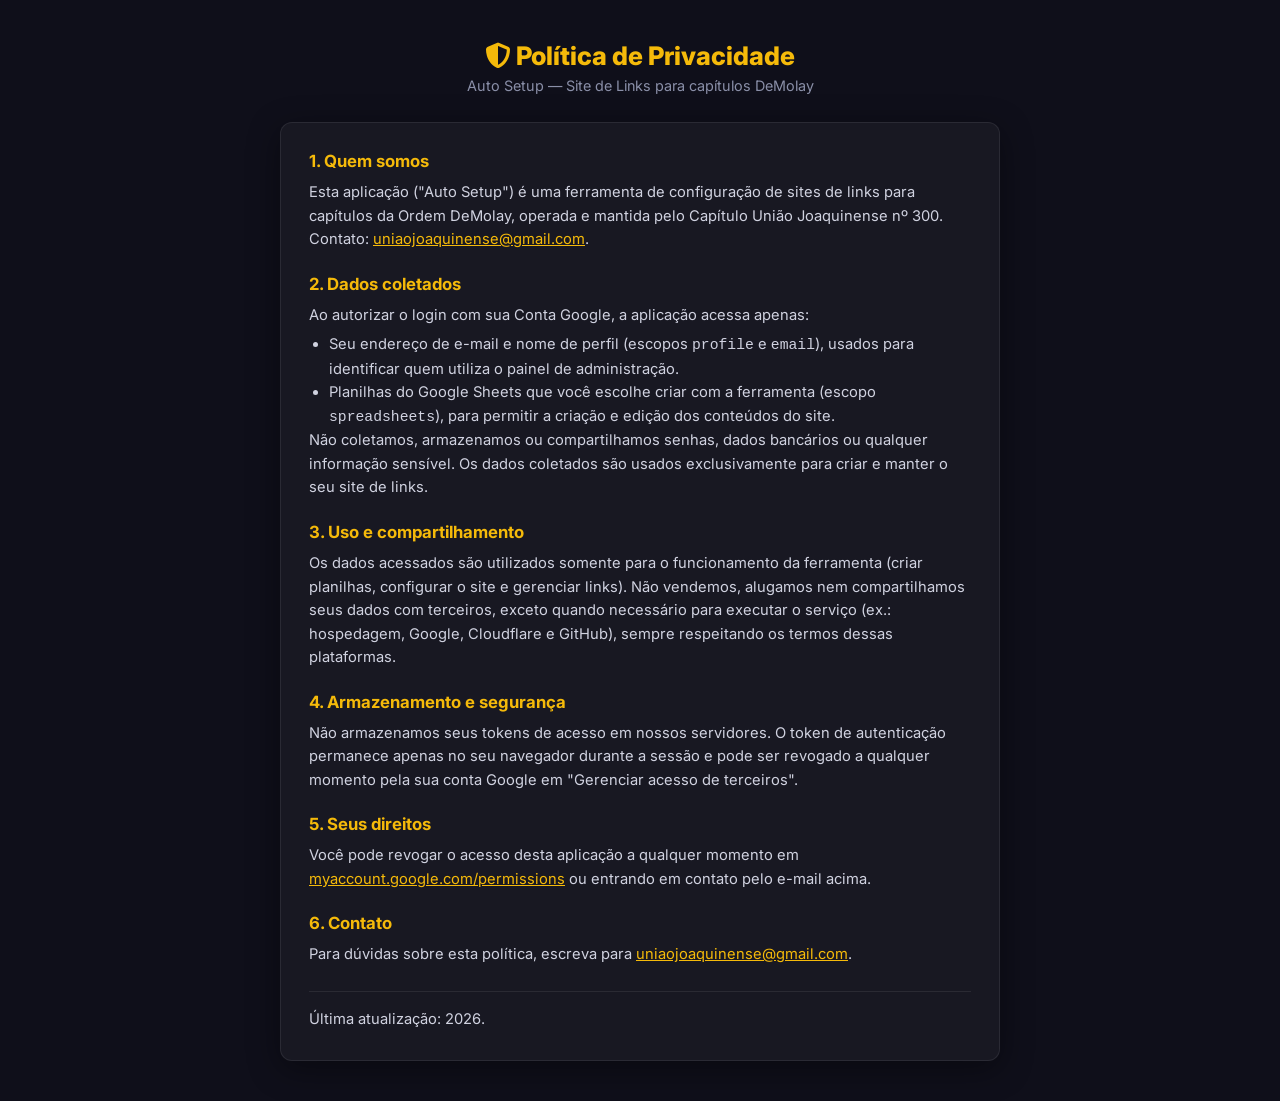
==== privacidade.html @ 8dcb7c2f "OAuth: reduz escopos (remove drive.file) + politica de privacidade + doc de verificacao Google" ====
<!DOCTYPE html>
<html lang="pt-br">
<head>
  <meta charset="UTF-8">
  <meta name="viewport" content="width=device-width, initial-scale=1.0">
  <title>Política de Privacidade — Auto Setup</title>
  <link rel="icon" href="data:image/svg+xml,<svg xmlns=%22http://www.w3.org/2000/svg%22 viewBox=%220 0 100 100%22><text y=%22.9em%22 font-size=%2290%22>⚙️</text></svg>">
  <link href="https://fonts.googleapis.com/css2?family=Inter:wght@400;500;600;700;800&display=swap" rel="stylesheet">
  <link rel="stylesheet" href="https://cdnjs.cloudflare.com/ajax/libs/font-awesome/6.5.1/css/all.min.css">
  <style>
    * { margin: 0; padding: 0; box-sizing: border-box; }
    body { font-family: 'Inter', sans-serif; background: #0f0f1a; color: #e8e8e8; min-height: 100vh; display: flex; justify-content: center; padding: 40px 20px; }
    #app { width: 100%; max-width: 720px; }
    header { text-align: center; margin-bottom: 28px; }
    header h1 { color: #F5BA0A; font-size: 1.6rem; font-weight: 800; }
    header p { color: #8a8fa8; font-size: 0.9rem; margin-top: 6px; }
    .card { background: rgba(255,255,255,0.04); border: 1px solid rgba(255,255,255,0.08); border-radius: 12px; padding: 28px; box-shadow: 0 8px 32px rgba(0,0,0,0.4); }
    .card h2 { color: #F5BA0A; font-size: 1.05rem; font-weight: 700; margin: 22px 0 10px; }
    .card h2:first-child { margin-top: 0; }
    .card p, .card li { color: #d0d2e0; font-size: 0.92rem; line-height: 1.6; }
    .card ul { padding-left: 20px; margin-top: 6px; }
    .card a { color: #F5BA0A; }
    .updated { margin-top: 24px; padding-top: 16px; border-top: 1px solid rgba(255,255,255,0.08); color: #8a8fa8; font-size: 0.8rem; }
  </style>
</head>
<body>
<div id="app">
  <header>
    <h1><i class="fa-solid fa-shield-halved"></i> Política de Privacidade</h1>
    <p>Auto Setup — Site de Links para capítulos DeMolay</p>
  </header>

  <div class="card">
    <h2>1. Quem somos</h2>
    <p>Esta aplicação ("Auto Setup") é uma ferramenta de configuração de sites de links para capítulos da Ordem DeMolay, operada e mantida pelo Capítulo União Joaquinense nº 300. Contato: <a href="mailto:uniaojoaquinense@gmail.com">uniaojoaquinense@gmail.com</a>.</p>

    <h2>2. Dados coletados</h2>
    <p>Ao autorizar o login com sua Conta Google, a aplicação acessa apenas:</p>
    <ul>
      <li>Seu endereço de e-mail e nome de perfil (escopos <code>profile</code> e <code>email</code>), usados para identificar quem utiliza o painel de administração.</li>
      <li>Planilhas do Google Sheets que você escolhe criar com a ferramenta (escopo <code>spreadsheets</code>), para permitir a criação e edição dos conteúdos do site.</li>
    </ul>
    <p>Não coletamos, armazenamos ou compartilhamos senhas, dados bancários ou qualquer informação sensível. Os dados coletados são usados exclusivamente para criar e manter o seu site de links.</p>

    <h2>3. Uso e compartilhamento</h2>
    <p>Os dados acessados são utilizados somente para o funcionamento da ferramenta (criar planilhas, configurar o site e gerenciar links). Não vendemos, alugamos nem compartilhamos seus dados com terceiros, exceto quando necessário para executar o serviço (ex.: hospedagem, Google, Cloudflare e GitHub), sempre respeitando os termos dessas plataformas.</p>

    <h2>4. Armazenamento e segurança</h2>
    <p>Não armazenamos seus tokens de acesso em nossos servidores. O token de autenticação permanece apenas no seu navegador durante a sessão e pode ser revogado a qualquer momento pela sua conta Google em "Gerenciar acesso de terceiros".</p>

    <h2>5. Seus direitos</h2>
    <p>Você pode revogar o acesso desta aplicação a qualquer momento em <a href="https://myaccount.google.com/permissions">myaccount.google.com/permissions</a> ou entrando em contato pelo e-mail acima.</p>

    <h2>6. Contato</h2>
    <p>Para dúvidas sobre esta política, escreva para <a href="mailto:uniaojoaquinense@gmail.com">uniaojoaquinense@gmail.com</a>.</p>

    <p class="updated">Última atualização: 2026.</p>
  </div>
</div>
</body>
</html>
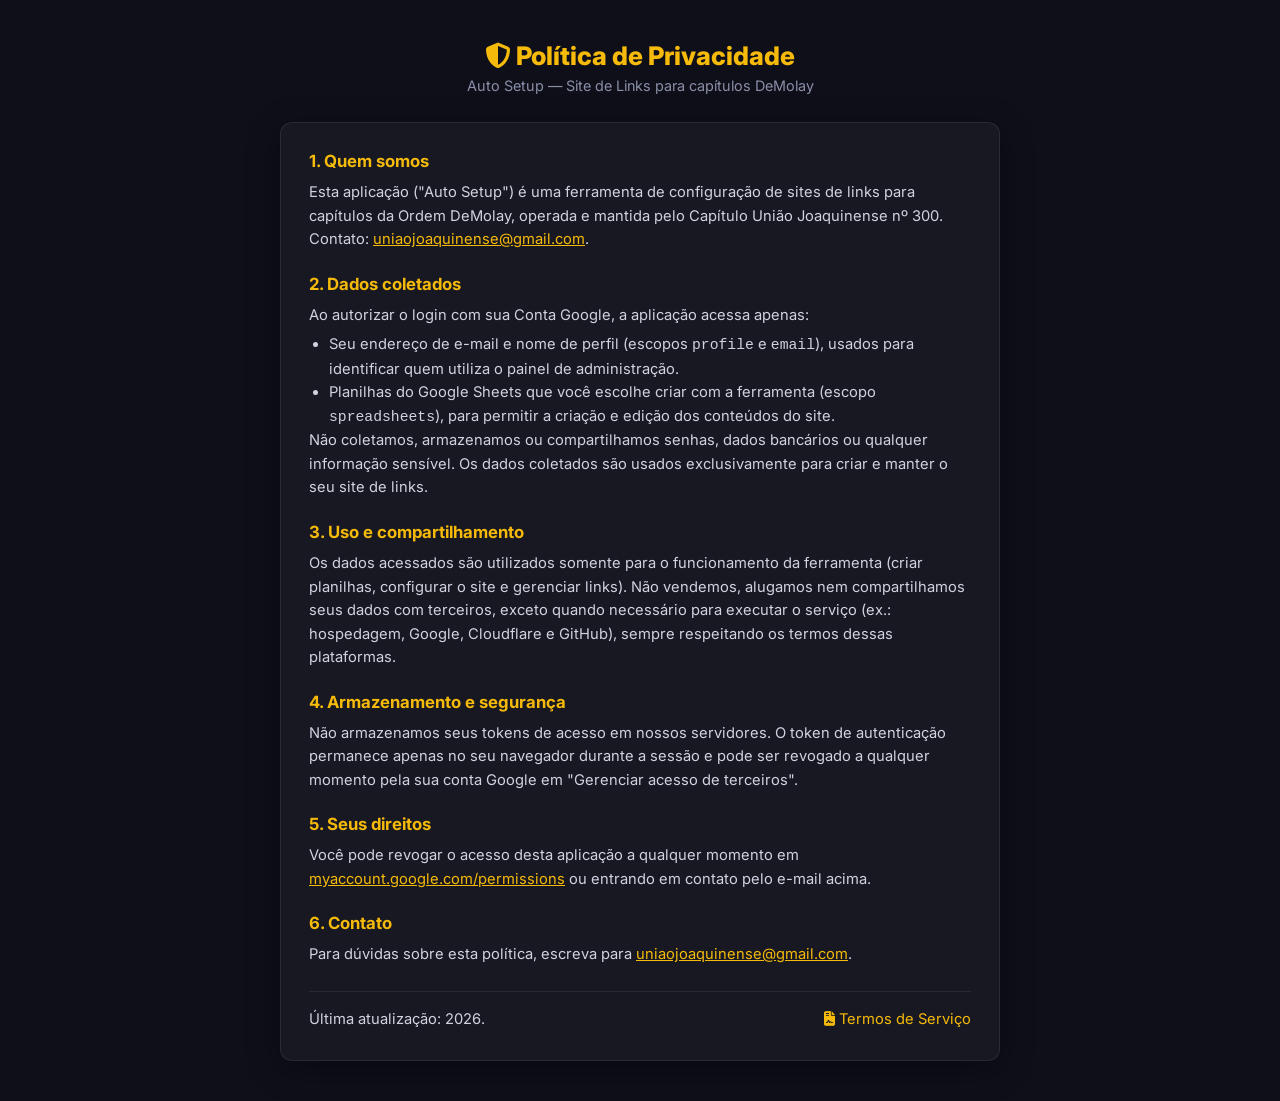
==== commit f8ae39b0: "OAuth: adiciona Termos de Servico (termos.html) e rodape compartilhado nas paginas legais" ====
--- a/privacidade.html
+++ b/privacidade.html
@@ -20,7 +20,8 @@
     .card p, .card li { color: #d0d2e0; font-size: 0.92rem; line-height: 1.6; }
     .card ul { padding-left: 20px; margin-top: 6px; }
     .card a { color: #F5BA0A; }
-    .updated { margin-top: 24px; padding-top: 16px; border-top: 1px solid rgba(255,255,255,0.08); color: #8a8fa8; font-size: 0.8rem; }
+    .updated { margin-top: 24px; padding-top: 16px; border-top: 1px solid rgba(255,255,255,0.08); color: #8a8fa8; font-size: 0.8rem; display: flex; justify-content: space-between; align-items: center; gap: 12px; flex-wrap: wrap; }
+    .updated a { color: #F5BA0A; text-decoration: none; }
   </style>
 </head>
 <body>
@@ -54,7 +55,12 @@
     <h2>6. Contato</h2>
     <p>Para dúvidas sobre esta política, escreva para <a href="mailto:uniaojoaquinense@gmail.com">uniaojoaquinense@gmail.com</a>.</p>
 
-    <p class="updated">Última atualização: 2026.</p>
+    <p class="updated">
+      <span>Última atualização: 2026.</span>
+      <span>
+        <a href="termos.html"><i class="fa-solid fa-file-contract"></i> Termos de Serviço</a>
+      </span>
+    </p>
   </div>
 </div>
 </body>
